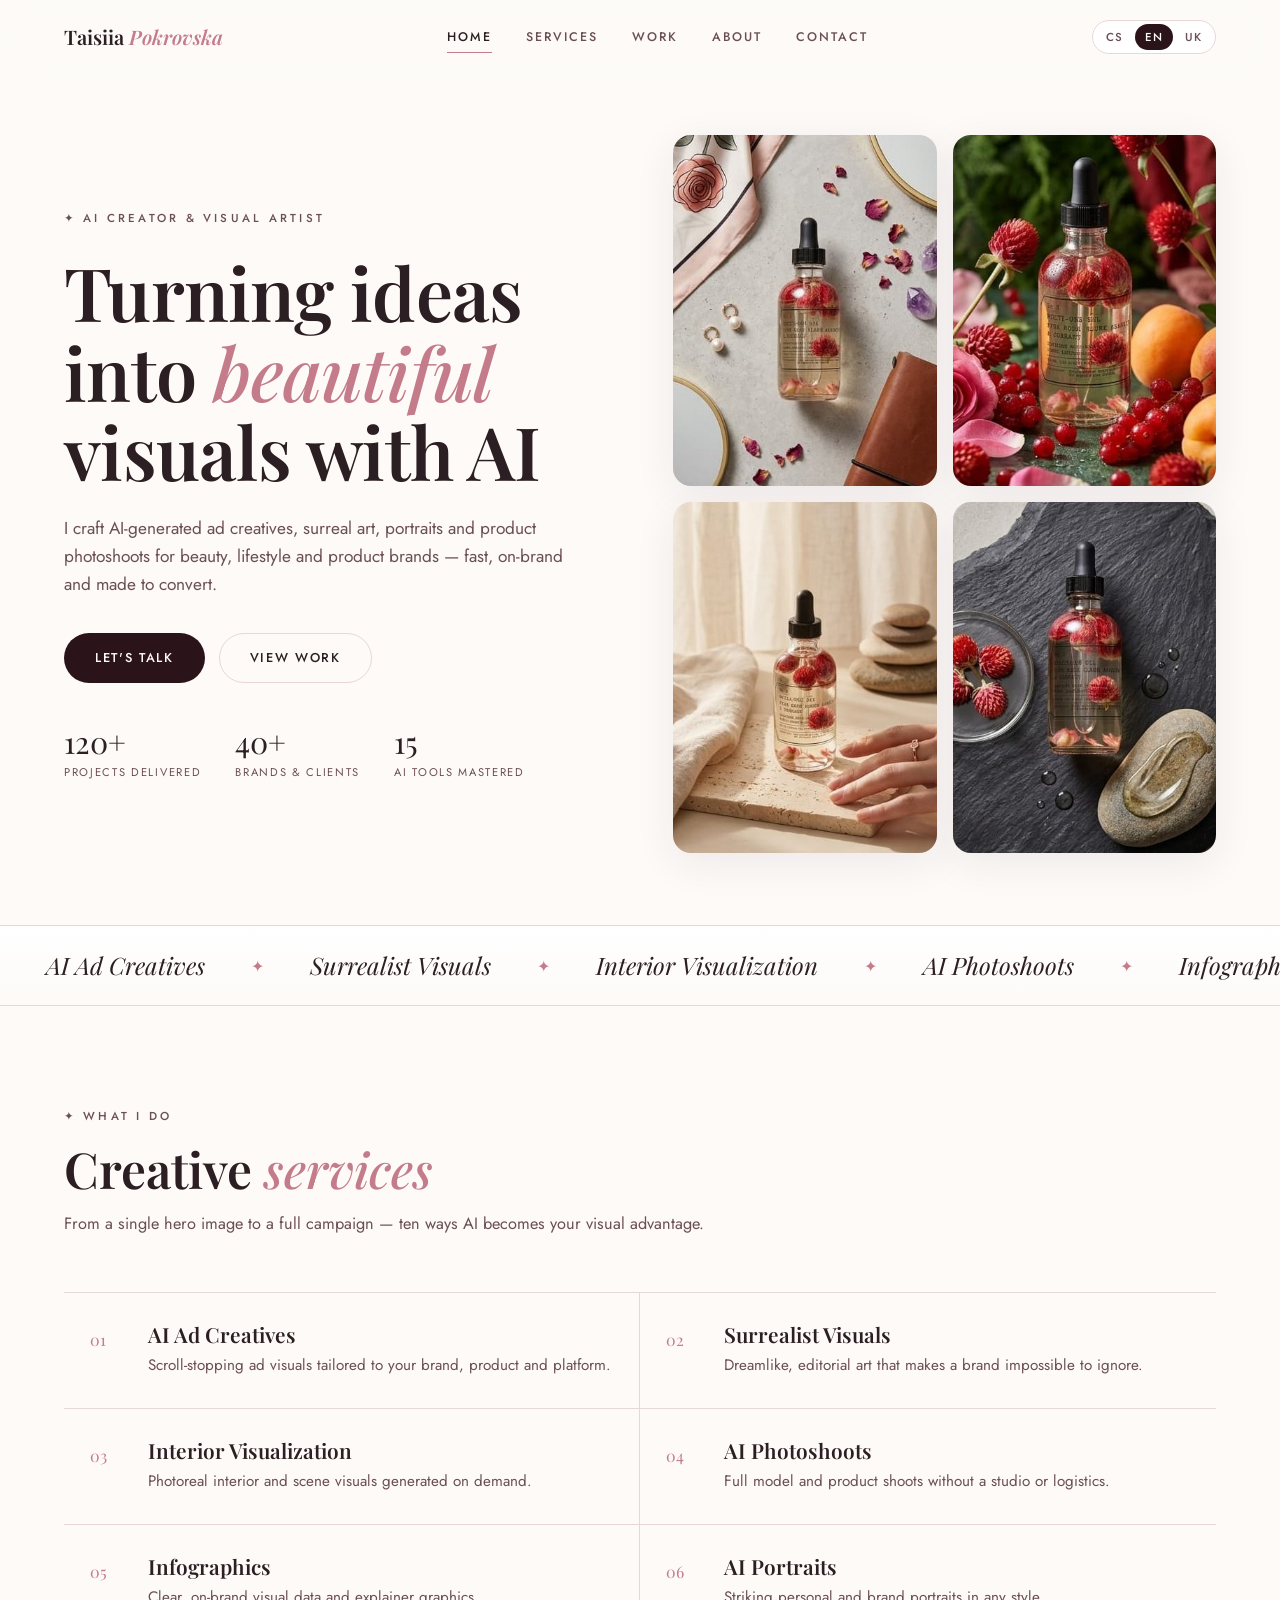
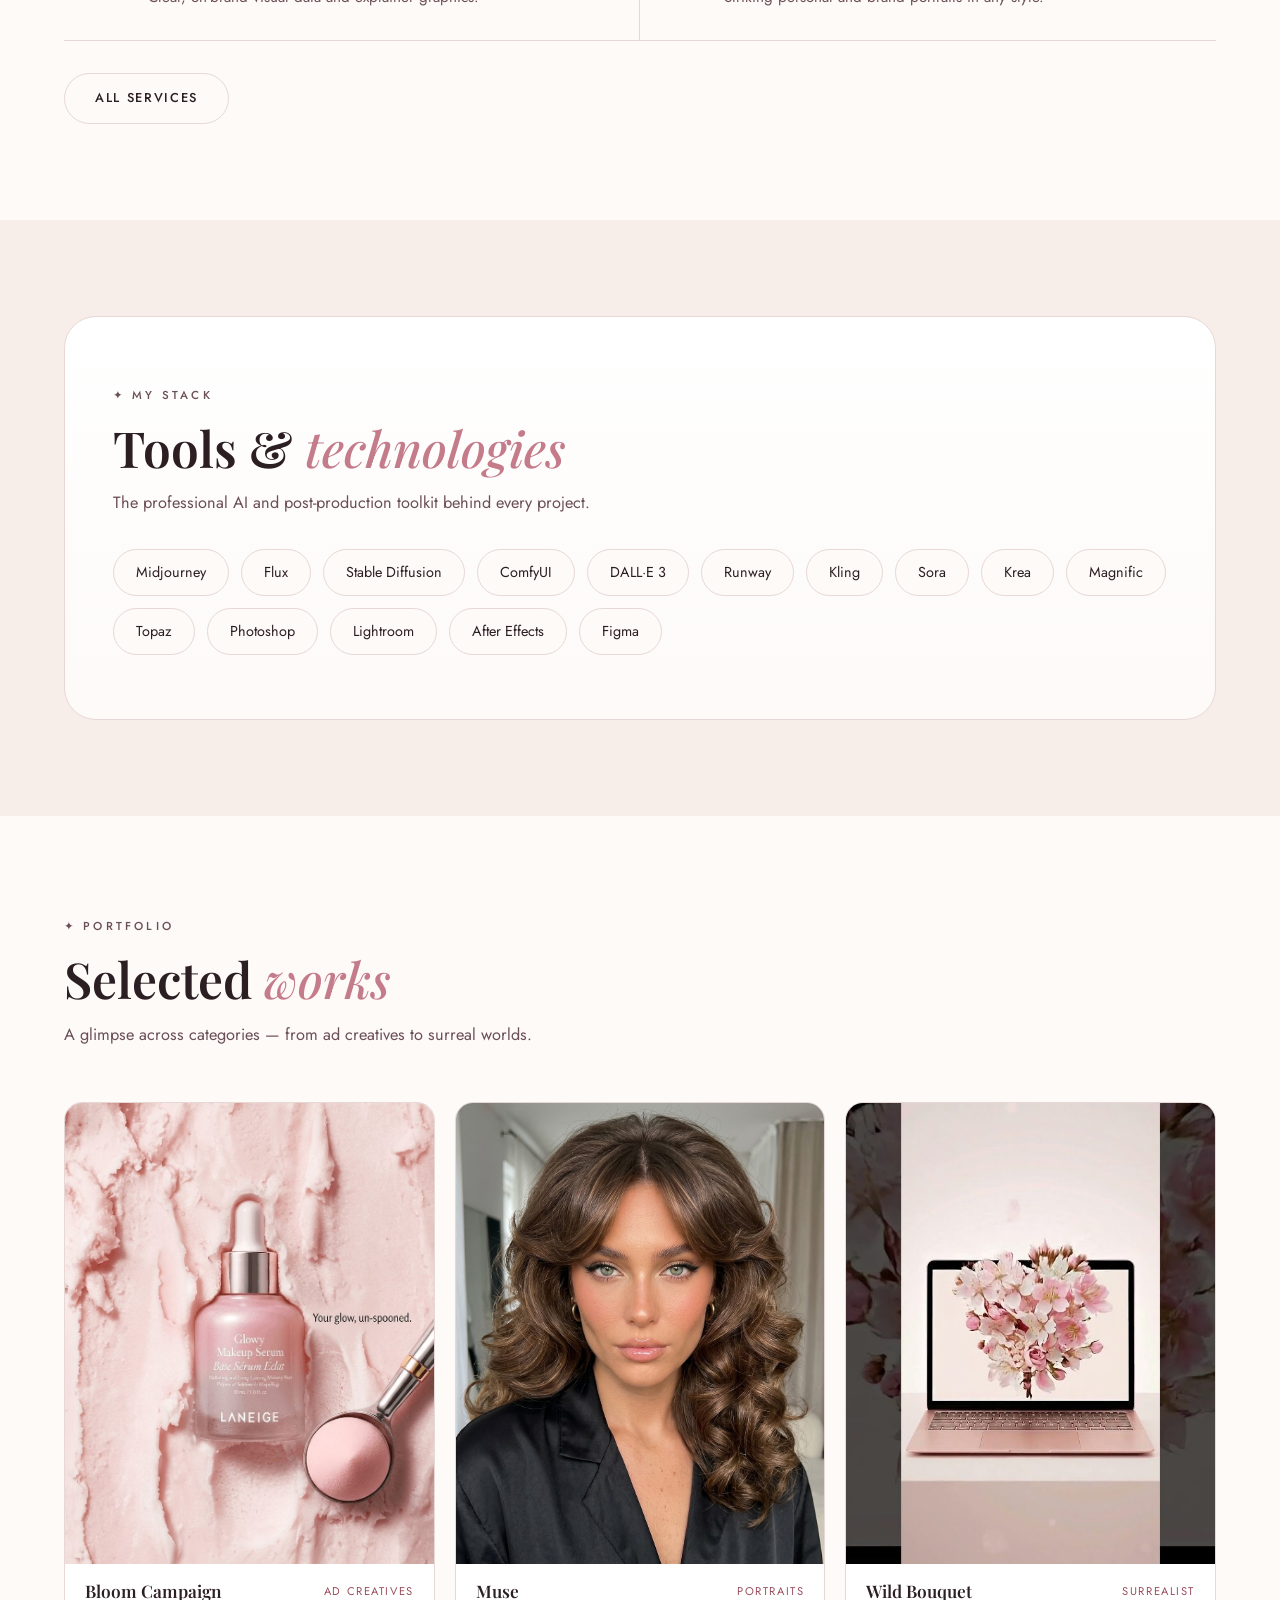
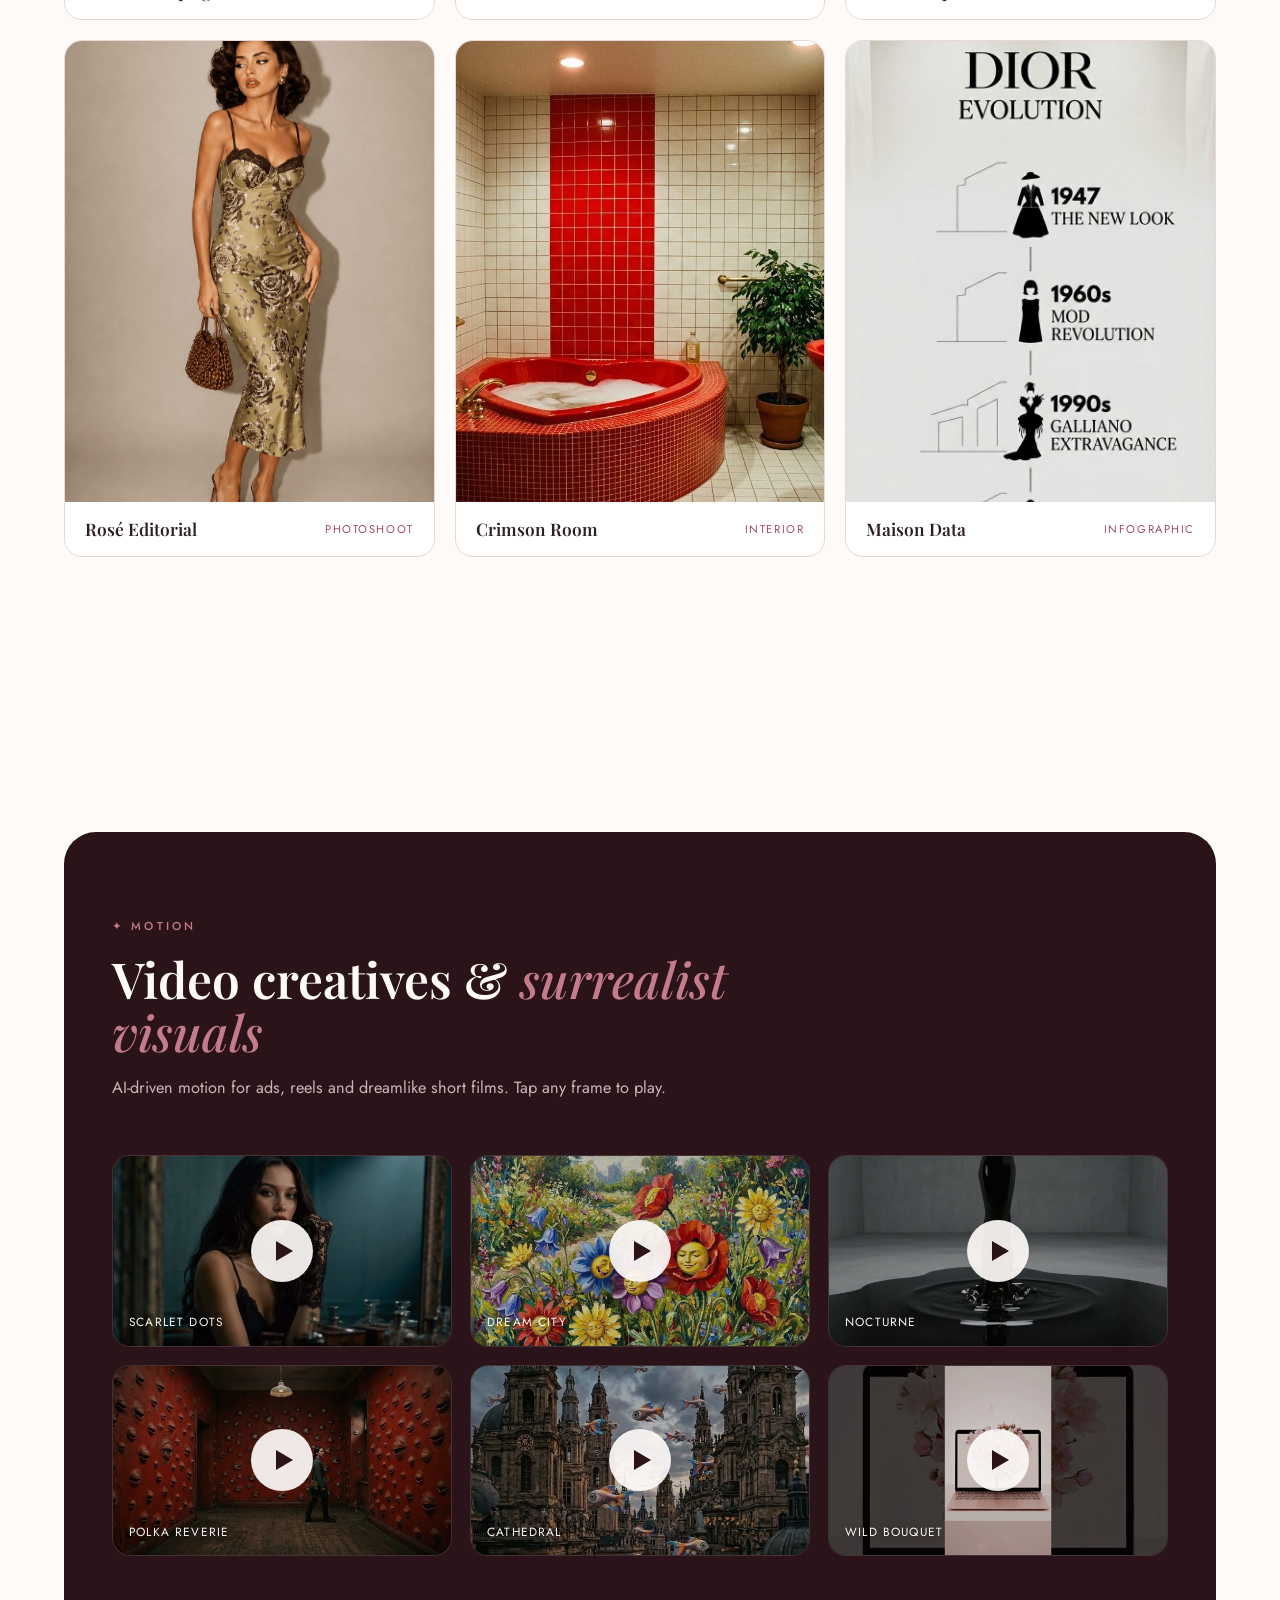
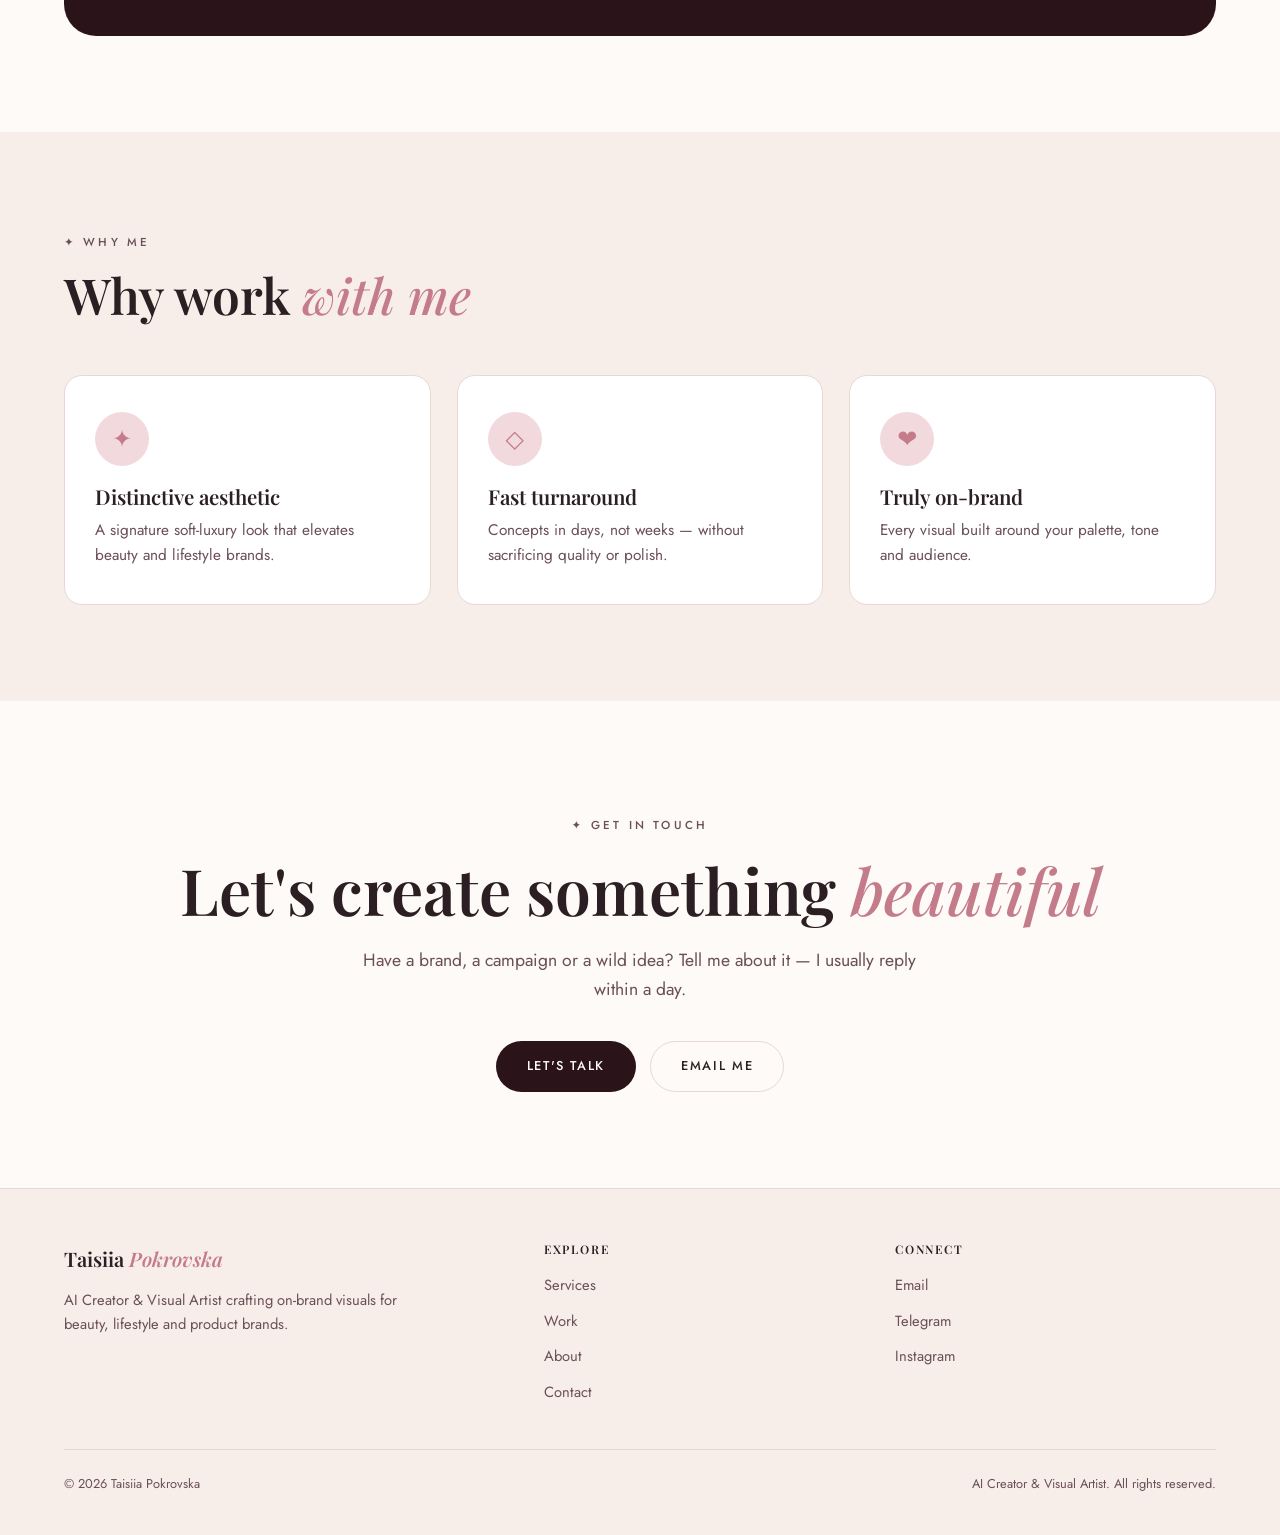
==== index.html @ d080e1e1 "Taisiia Pokrovska portfolio — initial site (CS/EN/UK, 5 pages)" ====
<!DOCTYPE html>
<html lang="en">
<head>
<meta charset="UTF-8" />
<meta name="viewport" content="width=device-width, initial-scale=1.0" />
<title>Taisiia Pokrovska — AI Creator & Visual Artist</title>
<meta name="description" content="AI Creator & Visual Artist. AI-generated ad creatives, surreal visuals, portraits and photoshoots for beauty, lifestyle and product brands." />
<meta property="og:type" content="website" />
<meta property="og:title" content="Taisiia Pokrovska — AI Creator & Visual Artist" />
<meta property="og:description" content="AI-generated creatives, surreal visuals & portraits for beauty and lifestyle brands." />
<meta property="og:image" content="og-image.svg" />
<meta name="theme-color" content="#FDFAF8" />
<link rel="preconnect" href="https://fonts.googleapis.com" />
<link rel="preconnect" href="https://fonts.gstatic.com" crossorigin />
<link href="https://fonts.googleapis.com/css2?family=Playfair+Display:ital,wght@0,400;0,500;0,600;0,700;1,400;1,500;1,600&family=Jost:wght@300;400;500;600&display=swap" rel="stylesheet" />
<link rel="stylesheet" href="assets/style.css" />
</head>
<body data-page="home">
<header id="site-header"></header>

<main>
  <!-- HERO -->
  <section class="hero">
    <div class="wrap hero-grid">
      <div class="hero-text reveal">
        <span class="eyebrow" data-i18n="h.eyebrow">✦ AI Creator & Visual Artist</span>
        <h1 data-i18n-html="h.title">Turning ideas into <em>beautiful</em> visuals with AI</h1>
        <p class="hero-lead" data-i18n="h.lead">I craft AI-generated ad creatives, surreal art, portraits and product photoshoots for beauty, lifestyle and product brands — fast, on-brand and made to convert.</p>
        <div class="hero-cta">
          <a href="contact.html" class="btn btn-primary" data-i18n="cta.talk">Let's talk</a>
          <a href="work.html" class="btn btn-ghost" data-i18n="cta.work">View work</a>
        </div>
        <div class="hero-meta">
          <div><span class="num">120+</span><span class="lbl" data-i18n="h.m1">Projects delivered</span></div>
          <div><span class="num">40+</span><span class="lbl" data-i18n="h.m2">Brands & clients</span></div>
          <div><span class="num">15</span><span class="lbl" data-i18n="h.m3">AI tools mastered</span></div>
        </div>
      </div>
      <div class="photo-grid reveal" aria-hidden="false">
        <figure><img src="assets/img/product3.jpg" alt="AI beauty serum on rose-embroidered linen" loading="eager" /></figure>
        <figure><img src="assets/img/product2.jpg" alt="AI beauty serum with botanicals and fruit" loading="eager" /></figure>
        <figure><img src="assets/img/product1.jpg" alt="AI beauty product still life" loading="lazy" /></figure>
        <figure><img src="assets/img/product4.jpg" alt="AI beauty product on slate" loading="lazy" /></figure>
      </div>
    </div>
  </section>

  <!-- MARQUEE -->
  <div class="marquee" aria-hidden="true"><div class="marquee-track" id="marquee"></div></div>

  <!-- SERVICES PREVIEW -->
  <section id="services">
    <div class="wrap">
      <div class="sec-head reveal">
        <span class="eyebrow" data-i18n="sv.eyebrow">✦ What I do</span>
        <h2 data-i18n-html="sv.title">Creative <em>services</em></h2>
        <p data-i18n="sv.lead">From a single hero image to a full campaign — ten ways AI becomes your visual advantage.</p>
      </div>
      <div class="services reveal">
        <div class="service"><div class="no">01</div><div><h3 data-i18n="s1.t">AI Ad Creatives</h3><p data-i18n="s1.d"></p></div></div>
        <div class="service"><div class="no">02</div><div><h3 data-i18n="s2.t">Surrealist Visuals</h3><p data-i18n="s2.d"></p></div></div>
        <div class="service"><div class="no">03</div><div><h3 data-i18n="s3.t">Interior Visualization</h3><p data-i18n="s3.d"></p></div></div>
        <div class="service"><div class="no">04</div><div><h3 data-i18n="s4.t">AI Photoshoots</h3><p data-i18n="s4.d"></p></div></div>
        <div class="service"><div class="no">05</div><div><h3 data-i18n="s5.t">Infographics</h3><p data-i18n="s5.d"></p></div></div>
        <div class="service"><div class="no">06</div><div><h3 data-i18n="s6.t">AI Portraits</h3><p data-i18n="s6.d"></p></div></div>
      </div>
      <div style="margin-top:32px" class="reveal"><a href="services.html" class="btn btn-ghost" data-i18n="sv.all">All services</a></div>
    </div>
  </section>

  <!-- TOOLS -->
  <section id="tools" class="bg-soft">
    <div class="wrap">
      <div class="tools-wrap reveal">
        <div class="sec-head" style="margin-bottom:32px">
          <span class="eyebrow" data-i18n="tl.eyebrow">✦ My stack</span>
          <h2 data-i18n-html="tl.title">Tools & <em>technologies</em></h2>
          <p data-i18n="tl.lead">The professional AI and post-production toolkit behind every project.</p>
        </div>
        <div class="pills" id="pills"></div>
      </div>
    </div>
  </section>

  <!-- WORK PREVIEW -->
  <section id="work">
    <div class="wrap">
      <div class="sec-head reveal">
        <span class="eyebrow" data-i18n="wk.eyebrow">✦ Portfolio</span>
        <h2 data-i18n-html="wk.title">Selected <em>works</em></h2>
        <p data-i18n="wk.lead">A glimpse across categories — from ad creatives to surreal worlds.</p>
      </div>
      <div class="works reveal">
        <a class="work" href="work.html"><div class="thumb"><img src="assets/img/ad-pink.jpg" alt="Bloom ad campaign" loading="lazy" /></div><div class="meta"><h3 data-i18n="i5.t">Bloom Campaign</h3><span data-i18n="i5.c">Ad Creatives</span></div></a>
        <a class="work" href="work.html"><div class="thumb"><img src="assets/img/portrait.jpg" alt="Muse portrait" loading="lazy" /></div><div class="meta"><h3 data-i18n="i10.t">Muse</h3><span data-i18n="i10.c">Portraits</span></div></a>
        <a class="work" href="work.html"><div class="thumb"><img src="assets/img/surreal1.jpg" alt="Wild bouquet surreal" loading="lazy" /></div><div class="meta"><h3 data-i18n="i12.t">Wild Bouquet</h3><span data-i18n="i12.c">Surrealist</span></div></a>
        <a class="work" href="work.html"><div class="thumb"><img src="assets/img/photoshoot.jpg" alt="Rosé editorial photoshoot" loading="lazy" /></div><div class="meta"><h3 data-i18n="i8.t">Rosé Editorial</h3><span data-i18n="i8.c">Photoshoot</span></div></a>
        <a class="work" href="work.html"><div class="thumb"><img src="assets/img/interior.jpg" alt="Crimson room interior" loading="lazy" /></div><div class="meta"><h3 data-i18n="i7.t">Crimson Room</h3><span data-i18n="i7.c">Interior</span></div></a>
        <a class="work" href="work.html"><div class="thumb"><img src="assets/img/infographic.jpg" alt="Maison data infographic" loading="lazy" /></div><div class="meta"><h3 data-i18n="i9.t">Maison Data</h3><span data-i18n="i9.c">Infographic</span></div></a>
      </div>
      <div style="margin-top:32px" class="reveal"><a href="work.html" class="btn btn-ghost" data-i18n="wk.all">View full portfolio</a></div>
    </div>
  </section>

  <!-- VIDEO -->
  <section id="video">
    <div class="wrap">
      <div class="video-sec reveal">
        <div class="sec-head">
          <span class="eyebrow" data-i18n="vd.eyebrow">✦ Motion</span>
          <h2 data-i18n-html="vd.title">Video creatives & <em>surrealist visuals</em></h2>
          <p data-i18n="vd.lead">AI-driven motion for ads, reels and dreamlike short films. Tap any frame to play.</p>
        </div>
        <div class="video-grid">
          <div class="vid" tabindex="0" role="button" data-title="Showreel" aria-label="Play Showreel"><img src="assets/img/surreal2.jpg" alt="Surreal scarlet dots" loading="lazy" /><div class="play"><div class="play-btn"></div></div><span class="cap" data-i18n="i13.t">Scarlet Dots</span></div>
          <div class="vid" tabindex="0" role="button" data-title="Dream City" aria-label="Play Dream City"><img src="assets/img/surreal3.jpg" alt="Surreal dream city" loading="lazy" /><div class="play"><div class="play-btn"></div></div><span class="cap" data-i18n="i14.t">Dream City</span></div>
          <div class="vid" tabindex="0" role="button" data-title="Nocturne" aria-label="Play Nocturne"><img src="assets/img/video3.jpg" alt="Nocturne portrait motion" loading="lazy" /><div class="play"><div class="play-btn"></div></div><span class="cap" data-i18n="i11.t">Nocturne</span></div>
          <div class="vid" tabindex="0" role="button" data-title="Polka Reverie" aria-label="Play Polka Reverie"><img src="assets/img/surreal4.jpg" alt="Polka reverie surreal" loading="lazy" /><div class="play"><div class="play-btn"></div></div><span class="cap" data-i18n="i15.t">Polka Reverie</span></div>
          <div class="vid" tabindex="0" role="button" data-title="Cathedral" aria-label="Play Cathedral"><img src="assets/img/surreal5.jpg" alt="Surreal cathedral" loading="lazy" /><div class="play"><div class="play-btn"></div></div><span class="cap" data-i18n="i16.t">Cathedral</span></div>
          <div class="vid" tabindex="0" role="button" data-title="Wild Bouquet" aria-label="Play Wild Bouquet"><img src="assets/img/surreal1.jpg" alt="Wild bouquet motion" loading="lazy" /><div class="play"><div class="play-btn"></div></div><span class="cap" data-i18n="i12.t">Wild Bouquet</span></div>
        </div>
      </div>
    </div>
  </section>

  <!-- WHY -->
  <section id="why" class="bg-soft">
    <div class="wrap">
      <div class="sec-head reveal">
        <span class="eyebrow" data-i18n="wy.eyebrow">✦ Why me</span>
        <h2 data-i18n-html="wy.title">Why work <em>with me</em></h2>
      </div>
      <div class="why reveal">
        <div class="feat"><div class="ic">✦</div><h3 data-i18n="f1.t">Distinctive aesthetic</h3><p data-i18n="f1.d"></p></div>
        <div class="feat"><div class="ic">◇</div><h3 data-i18n="f2.t">Fast turnaround</h3><p data-i18n="f2.d"></p></div>
        <div class="feat"><div class="ic">❤</div><h3 data-i18n="f3.t">Truly on-brand</h3><p data-i18n="f3.d"></p></div>
      </div>
    </div>
  </section>

  <!-- CTA -->
  <section class="cta-band">
    <div class="wrap reveal">
      <span class="eyebrow" data-i18n="cb.eyebrow">✦ Get in touch</span>
      <h2 data-i18n-html="cb.title">Let's create something <em>beautiful</em></h2>
      <p data-i18n="cb.lead">Have a brand, a campaign or a wild idea? Tell me about it — I usually reply within a day.</p>
      <div class="cta-links">
        <a href="contact.html" class="btn btn-primary" data-i18n="cta.talk">Let's talk</a>
        <a href="mailto:hello@taisiiapokrovska.com" class="btn btn-ghost" data-i18n="cta.email">Email me</a>
      </div>
    </div>
  </section>
</main>

<footer id="site-footer"></footer>
<script src="assets/app.js"></script>
<script>
  // Tools + marquee population (runs after app.js init via small delay)
  (function(){
    const TOOLS=['Midjourney','Flux','Stable Diffusion','ComfyUI','DALL·E 3','Runway','Kling','Sora','Krea','Magnific','Topaz','Photoshop','Lightroom','After Effects','Figma'];
    const pills=document.getElementById('pills');
    if(pills) pills.innerHTML=TOOLS.map(x=>`<span class="pill">${x}</span>`).join('');
    function fillMarquee(){
      const m=document.getElementById('marquee'); if(!m)return;
      const labels=[...document.querySelectorAll('.services h3')].map(h=>h.textContent);
      const row='<span>'+labels.join('</span><span>')+'</span>';
      m.innerHTML=row+row;
    }
    fillMarquee();
    document.querySelectorAll('.lang button').forEach(b=>b.addEventListener('click',()=>setTimeout(fillMarquee,30)));
  })();
</script>
</body>
</html>
---- assets/style.css ----
/* ===== Taisiia Pokrovska — Portfolio design system ===== */
:root{
  --bg:#FDFAF8;
  --bg-2:#F7EEEA;
  --ink:#2C1F23;
  --rose:#C47B8A;
  --rose-deep:#9A4E5E;
  --rose-soft:#F2D9DE;
  --muted:#6B4F56;
  --cta:#2A1419;
  --cream:#FDFAF8;
  --line:#E7D8D6;
  --radius:999px;
  --card-radius:18px;
  --shadow:0 10px 40px rgba(70,40,45,.08);
  --shadow-hover:0 22px 70px rgba(70,40,45,.16);
  --maxw:1200px;
  --ease:cubic-bezier(.22,.61,.36,1);
}
*{box-sizing:border-box;margin:0;padding:0}
html{scroll-behavior:smooth}
body{
  background:var(--bg);color:var(--ink);
  font-family:'Jost',system-ui,sans-serif;font-weight:400;line-height:1.62;
  -webkit-font-smoothing:antialiased;overflow-x:hidden;
}
h1,h2,h3,h4,.serif{font-family:'Playfair Display',Georgia,serif;font-weight:600;line-height:1.08}
em,.ital{font-family:'Playfair Display',Georgia,serif;font-style:italic;color:var(--rose);font-weight:500}
a{color:inherit;text-decoration:none}
img{max-width:100%;display:block}
.wrap{max-width:var(--maxw);margin:0 auto;padding:0 24px}
.eyebrow{font-size:.72rem;letter-spacing:.28em;text-transform:uppercase;color:var(--muted);font-weight:500;display:inline-block}
.star{color:var(--rose)}
.center{text-align:center}
.lead{color:var(--muted);font-size:1.05rem;max-width:40em}

/* Buttons */
.btn{display:inline-flex;align-items:center;gap:.55em;font-family:'Jost';font-size:.8rem;font-weight:500;letter-spacing:.13em;text-transform:uppercase;padding:14px 30px;border-radius:var(--radius);border:1px solid transparent;cursor:pointer;transition:transform .3s var(--ease),background .3s,box-shadow .3s,color .3s,border-color .3s}
.btn:focus-visible{outline:2px solid var(--rose);outline-offset:3px}
.btn-primary{background:var(--cta);color:var(--cream)}
.btn-primary:hover{transform:translateY(-2px);box-shadow:var(--shadow-hover)}
.btn-ghost{background:transparent;color:var(--ink);border-color:var(--line)}
.btn-ghost:hover{background:var(--rose-soft);transform:translateY(-2px);border-color:var(--rose-soft)}
.btn-light{background:var(--cream);color:var(--cta)}
.btn-light:hover{transform:translateY(-2px);box-shadow:var(--shadow-hover)}

/* Header */
header{position:sticky;top:0;z-index:50;background:rgba(253,250,248,.82);backdrop-filter:blur(14px);border-bottom:1px solid transparent;transition:border-color .3s,box-shadow .3s}
header.scrolled{border-color:var(--line);box-shadow:0 4px 24px rgba(70,40,45,.05)}
.nav{display:flex;align-items:center;justify-content:space-between;height:74px}
.logo{font-family:'Playfair Display';font-size:1.25rem;font-weight:600}
.logo span{font-style:italic;color:var(--rose)}
.nav-links{display:flex;gap:34px;align-items:center}
.nav-links a{font-size:.78rem;letter-spacing:.16em;text-transform:uppercase;color:var(--muted);font-weight:500;position:relative;padding:4px 0;transition:color .25s}
.nav-links a::after{content:"";position:absolute;left:0;bottom:-2px;width:0;height:1px;background:var(--rose);transition:width .3s var(--ease)}
.nav-links a:hover{color:var(--ink)}
.nav-links a:hover::after,.nav-links a.active::after{width:100%}
.nav-links a.active{color:var(--ink)}
.nav-right{display:flex;align-items:center;gap:16px}
.lang{display:flex;gap:2px;border:1px solid var(--line);border-radius:var(--radius);padding:3px;background:#fff}
.lang button{border:none;background:transparent;cursor:pointer;font-family:'Jost';font-size:.72rem;font-weight:500;letter-spacing:.08em;color:var(--muted);padding:5px 10px;border-radius:var(--radius);transition:background .25s,color .25s}
.lang button.active{background:var(--cta);color:var(--cream)}
.lang button:focus-visible{outline:2px solid var(--rose);outline-offset:2px}
.menu-toggle{display:none;background:none;border:none;cursor:pointer;flex-direction:column;gap:5px;padding:8px}
.menu-toggle span{width:24px;height:2px;background:var(--ink);transition:.3s}

/* Sections */
section{padding:96px 0}
.sec-head{margin-bottom:54px;max-width:48em}
.sec-head.center{margin-left:auto;margin-right:auto}
.sec-head h2{font-size:clamp(2rem,4.5vw,3.1rem);margin:14px 0 16px}
.sec-head p{color:var(--muted);font-size:1.02rem}
.bg-soft{background:var(--bg-2)}

/* Hero */
.hero{padding:60px 0 30px;position:relative}
.hero-grid{display:grid;grid-template-columns:1.02fr 1fr;gap:56px;align-items:center}
.hero h1{font-size:clamp(2.6rem,6vw,4.6rem);letter-spacing:-.01em;margin:22px 0 24px}
.hero-lead{font-size:1.08rem;color:var(--muted);max-width:30em;margin-bottom:34px}
.hero-cta{display:flex;gap:14px;flex-wrap:wrap}
.hero-meta{display:flex;gap:34px;margin-top:44px;flex-wrap:wrap}
.hero-meta .num{font-family:'Playfair Display';font-size:1.9rem;color:var(--ink);display:block;line-height:1}
.hero-meta .lbl{font-size:.7rem;letter-spacing:.15em;text-transform:uppercase;color:var(--muted);margin-top:6px}
.photo-grid{display:grid;grid-template-columns:repeat(2,1fr);gap:16px}
.photo-grid figure{aspect-ratio:3/4;border-radius:var(--card-radius);overflow:hidden;box-shadow:var(--shadow);position:relative}
.photo-grid img{width:100%;height:100%;object-fit:cover;object-position:center;transition:transform .8s var(--ease)}
.photo-grid figure:hover img{transform:scale(1.05)}

/* Marquee */
.marquee{border-top:1px solid var(--line);border-bottom:1px solid var(--line);padding:20px 0;overflow:hidden;margin-top:42px;background:linear-gradient(180deg,#fff,var(--bg))}
.marquee-track{display:flex;width:max-content;animation:scroll 34s linear infinite}
.marquee:hover .marquee-track{animation-play-state:paused}
.marquee-track span{font-family:'Playfair Display';font-size:1.5rem;font-style:italic;color:var(--ink);display:inline-flex;align-items:center;gap:46px;padding-left:46px}
.marquee-track span::after{content:"✦";font-style:normal;color:var(--rose);font-size:1rem}
@keyframes scroll{to{transform:translateX(-50%)}}

/* Services list */
.services{display:grid;grid-template-columns:repeat(2,1fr);border-top:1px solid var(--line)}
.service{display:flex;gap:24px;padding:30px 26px;border-bottom:1px solid var(--line);transition:background .3s var(--ease)}
.service:nth-child(odd){border-right:1px solid var(--line)}
.service:hover{background:#fff}
.service .no{font-family:'Playfair Display';font-size:1rem;color:var(--rose);min-width:34px;padding-top:4px}
.service h3{font-size:1.3rem;margin-bottom:8px}
.service p{color:var(--muted);font-size:.95rem}

/* Service detail cards (services page) */
.svc-detail{display:grid;grid-template-columns:repeat(2,1fr);gap:24px}
.svc-card{border:1px solid var(--line);border-radius:var(--card-radius);background:#fff;padding:34px 32px;transition:transform .35s var(--ease),box-shadow .35s}
.svc-card:hover{transform:translateY(-5px);box-shadow:var(--shadow)}
.svc-card .no{font-family:'Playfair Display';font-style:italic;color:var(--rose);font-size:1.1rem}
.svc-card h3{font-size:1.45rem;margin:8px 0 12px}
.svc-card p{color:var(--muted);font-size:.97rem;margin-bottom:18px}
.svc-card ul{list-style:none;display:flex;flex-wrap:wrap;gap:8px}
.svc-card li{font-size:.78rem;letter-spacing:.04em;color:var(--ink);background:var(--bg-2);border:1px solid var(--line);border-radius:var(--radius);padding:6px 14px}

/* Tools */
.tools-wrap{background:linear-gradient(180deg,#fff,var(--bg));border-radius:32px;padding:64px 48px;border:1px solid var(--line)}
.pills{display:flex;flex-wrap:wrap;gap:12px;margin-top:8px}
.pill{border:1px solid var(--line);background:var(--bg);border-radius:var(--radius);padding:11px 22px;font-size:.9rem;color:var(--ink);transition:transform .25s var(--ease),background .25s,border-color .25s;cursor:default}
.pill:hover{transform:translateY(-3px);background:var(--rose-soft);border-color:var(--rose)}

/* Works grid */
.filters{display:flex;flex-wrap:wrap;gap:10px;margin-bottom:34px}
.filters button{font-family:'Jost';font-size:.76rem;letter-spacing:.12em;text-transform:uppercase;color:var(--muted);background:transparent;border:1px solid var(--line);border-radius:var(--radius);padding:9px 20px;cursor:pointer;transition:all .25s}
.filters button.active,.filters button:hover{background:var(--cta);color:var(--cream);border-color:var(--cta)}
.filters button:focus-visible{outline:2px solid var(--rose);outline-offset:2px}
.works{display:grid;grid-template-columns:repeat(3,1fr);gap:20px}
.work{border-radius:var(--card-radius);overflow:hidden;border:1px solid var(--line);background:#fff;cursor:pointer;transition:transform .4s var(--ease),box-shadow .4s;display:block}
.work:hover{transform:translateY(-6px);box-shadow:var(--shadow-hover)}
.work:focus-visible{outline:2px solid var(--rose);outline-offset:3px}
.work .thumb{aspect-ratio:4/5;width:100%;overflow:hidden}
.work .thumb img{width:100%;height:100%;object-fit:cover;object-position:center;transition:transform .8s var(--ease)}
.work:hover .thumb img{transform:scale(1.06)}
.work .meta{padding:18px 20px;display:flex;justify-content:space-between;align-items:center;gap:10px}
.work .meta h3{font-size:1.08rem}
.work .meta span{font-size:.7rem;letter-spacing:.14em;text-transform:uppercase;color:var(--rose-deep);white-space:nowrap}

/* Video */
.video-sec{background:var(--cta);color:var(--cream);border-radius:32px;padding:80px 48px}
.video-sec .sec-head h2{color:var(--cream)}
.video-sec .sec-head p{color:#C9B6BA}
.video-sec .eyebrow{color:var(--rose)}
.video-grid{display:grid;grid-template-columns:repeat(3,1fr);gap:18px}
.vid{position:relative;border-radius:var(--card-radius);overflow:hidden;aspect-ratio:16/9;cursor:pointer;border:1px solid rgba(255,255,255,.12)}
.vid img{width:100%;height:100%;object-fit:cover;transition:transform .8s var(--ease)}
.vid:hover img{transform:scale(1.06)}
.vid .play{position:absolute;inset:0;display:flex;align-items:center;justify-content:center;background:rgba(20,10,12,.22);transition:background .3s}
.vid:hover .play{background:rgba(20,10,12,.42)}
.vid:focus-visible{outline:2px solid var(--rose);outline-offset:3px}
.play-btn{width:62px;height:62px;border-radius:50%;background:rgba(253,250,248,.92);display:flex;align-items:center;justify-content:center;transition:transform .3s var(--ease)}
.vid:hover .play-btn{transform:scale(1.1)}
.play-btn::after{content:"";border-left:17px solid var(--cta);border-top:10px solid transparent;border-bottom:10px solid transparent;margin-left:4px}
.vid .cap{position:absolute;left:16px;bottom:14px;font-size:.74rem;letter-spacing:.1em;text-transform:uppercase;color:var(--cream);z-index:2;text-shadow:0 1px 6px rgba(0,0,0,.5)}

/* Why / features */
.why{display:grid;grid-template-columns:repeat(3,1fr);gap:26px}
.feat{padding:36px 30px;border:1px solid var(--line);border-radius:var(--card-radius);background:#fff;transition:transform .35s var(--ease),box-shadow .35s}
.feat:hover{transform:translateY(-5px);box-shadow:var(--shadow)}
.feat .ic{width:54px;height:54px;border-radius:50%;background:var(--rose-soft);display:flex;align-items:center;justify-content:center;color:var(--rose);font-size:1.5rem;margin-bottom:20px}
.feat h3{font-size:1.28rem;margin-bottom:10px}
.feat p{color:var(--muted);font-size:.96rem}

/* About */
.about-grid{display:grid;grid-template-columns:.9fr 1.1fr;gap:56px;align-items:center}
.about-grid .portrait{border-radius:var(--card-radius);overflow:hidden;box-shadow:var(--shadow)}
.about-grid .portrait img{width:100%;height:100%;object-fit:cover}
.about-body p{margin-bottom:18px;color:var(--muted)}
.about-body p strong{color:var(--ink);font-weight:500}
.proc{display:grid;grid-template-columns:repeat(4,1fr);gap:22px;margin-top:8px}
.proc .step{padding:28px 22px;border:1px solid var(--line);border-radius:var(--card-radius);background:#fff}
.proc .step .no{font-family:'Playfair Display';font-style:italic;color:var(--rose);font-size:1.3rem}
.proc .step h3{font-size:1.12rem;margin:8px 0 8px}
.proc .step p{font-size:.9rem;color:var(--muted)}

/* Page hero (subpages) */
.page-hero{padding:80px 0 30px}
.page-hero .eyebrow{margin-bottom:16px}
.page-hero h1{font-size:clamp(2.4rem,5.5vw,4rem);margin-bottom:18px}
.page-hero p{color:var(--muted);font-size:1.08rem;max-width:38em}

/* Contact */
.contact-grid{display:grid;grid-template-columns:1fr 1fr;gap:56px;align-items:start}
.contact-card{border:1px solid var(--line);border-radius:var(--card-radius);background:#fff;padding:14px 4px;overflow:hidden}
.contact-row{display:flex;align-items:center;gap:18px;padding:22px 26px;border-bottom:1px solid var(--line);transition:background .25s}
.contact-row:last-child{border-bottom:none}
.contact-row:hover{background:var(--bg-2)}
.contact-row .ic{width:46px;height:46px;border-radius:50%;background:var(--rose-soft);color:var(--rose);display:flex;align-items:center;justify-content:center;font-size:1.1rem;flex-shrink:0}
.contact-row .lbl{font-size:.7rem;letter-spacing:.14em;text-transform:uppercase;color:var(--muted)}
.contact-row .val{font-size:1.05rem;color:var(--ink)}
form .field{margin-bottom:18px}
form label{display:block;font-size:.74rem;letter-spacing:.12em;text-transform:uppercase;color:var(--muted);margin-bottom:8px}
form input,form textarea{width:100%;font-family:'Jost';font-size:1rem;color:var(--ink);background:#fff;border:1px solid var(--line);border-radius:12px;padding:13px 16px;transition:border-color .25s,box-shadow .25s}
form input:focus,form textarea:focus{outline:none;border-color:var(--rose);box-shadow:0 0 0 3px var(--rose-soft)}
form textarea{min-height:130px;resize:vertical}
.form-note{font-size:.82rem;color:var(--muted);margin-top:12px}

/* CTA band */
.cta-band{text-align:center;padding:110px 0 96px}
.cta-band h2{font-size:clamp(2.2rem,5.5vw,4rem);margin:18px 0 22px}
.cta-band p{color:var(--muted);font-size:1.1rem;max-width:34em;margin:0 auto 38px}
.cta-links{display:flex;gap:14px;justify-content:center;flex-wrap:wrap}

/* Footer */
footer{border-top:1px solid var(--line);padding:54px 0 40px;background:var(--bg-2)}
.foot{display:grid;grid-template-columns:1.4fr 1fr 1fr;gap:30px;margin-bottom:34px}
.foot .logo{font-size:1.25rem;margin-bottom:14px;display:inline-block}
.foot .blurb{color:var(--muted);font-size:.92rem;max-width:24em}
.foot h4{font-size:.74rem;letter-spacing:.16em;text-transform:uppercase;color:var(--ink);margin-bottom:16px}
.foot ul{list-style:none}
.foot ul li{margin-bottom:10px}
.foot ul a{font-size:.92rem;color:var(--muted);transition:color .2s}
.foot ul a:hover{color:var(--rose)}
.foot-bottom{display:flex;justify-content:space-between;align-items:center;border-top:1px solid var(--line);padding-top:24px;flex-wrap:wrap;gap:12px}
.foot-bottom small{color:var(--muted);font-size:.8rem}

/* Lightbox */
.lb{position:fixed;inset:0;z-index:100;display:none;align-items:center;justify-content:center;background:rgba(20,10,12,.86);backdrop-filter:blur(6px);padding:30px}
.lb.open{display:flex}
.lb-inner{position:relative;max-width:1000px;max-height:88vh;display:flex;flex-direction:column;align-items:center;gap:16px}
.lb-inner img{max-width:100%;max-height:78vh;border-radius:14px;box-shadow:var(--shadow-hover)}
.lb-cap{color:var(--cream);font-size:.82rem;letter-spacing:.12em;text-transform:uppercase}
.lb-cap em{color:var(--rose)}
.lb-close{position:absolute;top:-46px;right:0;background:none;border:none;color:var(--cream);font-size:2rem;cursor:pointer;line-height:1}
.lb-close:focus-visible{outline:2px solid var(--rose);outline-offset:3px}
.lb-nav{position:absolute;top:50%;transform:translateY(-50%);background:rgba(253,250,248,.16);border:none;color:var(--cream);width:48px;height:48px;border-radius:50%;font-size:1.4rem;cursor:pointer;transition:background .25s}
.lb-nav:hover{background:rgba(253,250,248,.3)}
.lb-prev{left:-66px}.lb-next{right:-66px}

/* Modal (video) */
.modal{position:fixed;inset:0;z-index:100;display:none;align-items:center;justify-content:center;background:rgba(20,10,12,.82);backdrop-filter:blur(6px);padding:24px}
.modal.open{display:flex}
.modal-box{background:var(--cta);border-radius:18px;max-width:760px;width:100%;aspect-ratio:16/9;position:relative;display:flex;align-items:center;justify-content:center;overflow:hidden;box-shadow:var(--shadow-hover)}
.modal-box .ph-msg{text-align:center;color:var(--cream);padding:30px}
.modal-box .ph-msg .star{font-size:2rem;display:block;margin-bottom:14px}
.modal-box img{position:absolute;inset:0;width:100%;height:100%;object-fit:cover;opacity:.4}
.modal-box .ph-msg{position:relative;z-index:2}
.modal-close{position:absolute;top:-46px;right:0;background:none;border:none;color:var(--cream);font-size:1.8rem;cursor:pointer;line-height:1}

/* Reveal */
.reveal{opacity:0;transform:translateY(24px);transition:opacity .7s var(--ease),transform .7s var(--ease)}
.reveal.in{opacity:1;transform:none}

/* Responsive */
@media(max-width:980px){
  .hero-grid,.about-grid,.contact-grid{grid-template-columns:1fr;gap:40px}
  .works,.video-grid,.why{grid-template-columns:repeat(2,1fr)}
  .svc-detail{grid-template-columns:1fr}
  .proc{grid-template-columns:repeat(2,1fr)}
  .services{grid-template-columns:1fr}
  .service:nth-child(odd){border-right:none}
  .foot{grid-template-columns:1fr 1fr}
  .lb-prev{left:8px}.lb-next{right:8px}
}
@media(max-width:680px){
  .nav-links{position:fixed;top:74px;left:0;right:0;background:var(--bg);flex-direction:column;gap:0;padding:8px 24px 24px;border-bottom:1px solid var(--line);transform:translateY(-130%);transition:transform .35s var(--ease);box-shadow:var(--shadow)}
  .nav-links.open{transform:none}
  .nav-links a{padding:15px 0;border-bottom:1px solid var(--line);width:100%}
  .menu-toggle{display:flex}
  section{padding:64px 0}
  .works,.video-grid,.why,.proc{grid-template-columns:1fr}
  .video-sec{padding:52px 22px}
  .tools-wrap{padding:40px 24px}
  .foot{grid-template-columns:1fr}
  .about-grid{gap:30px}
}
@media(prefers-reduced-motion:reduce){
  *{animation:none!important;scroll-behavior:auto}
  .reveal{opacity:1;transform:none}
}
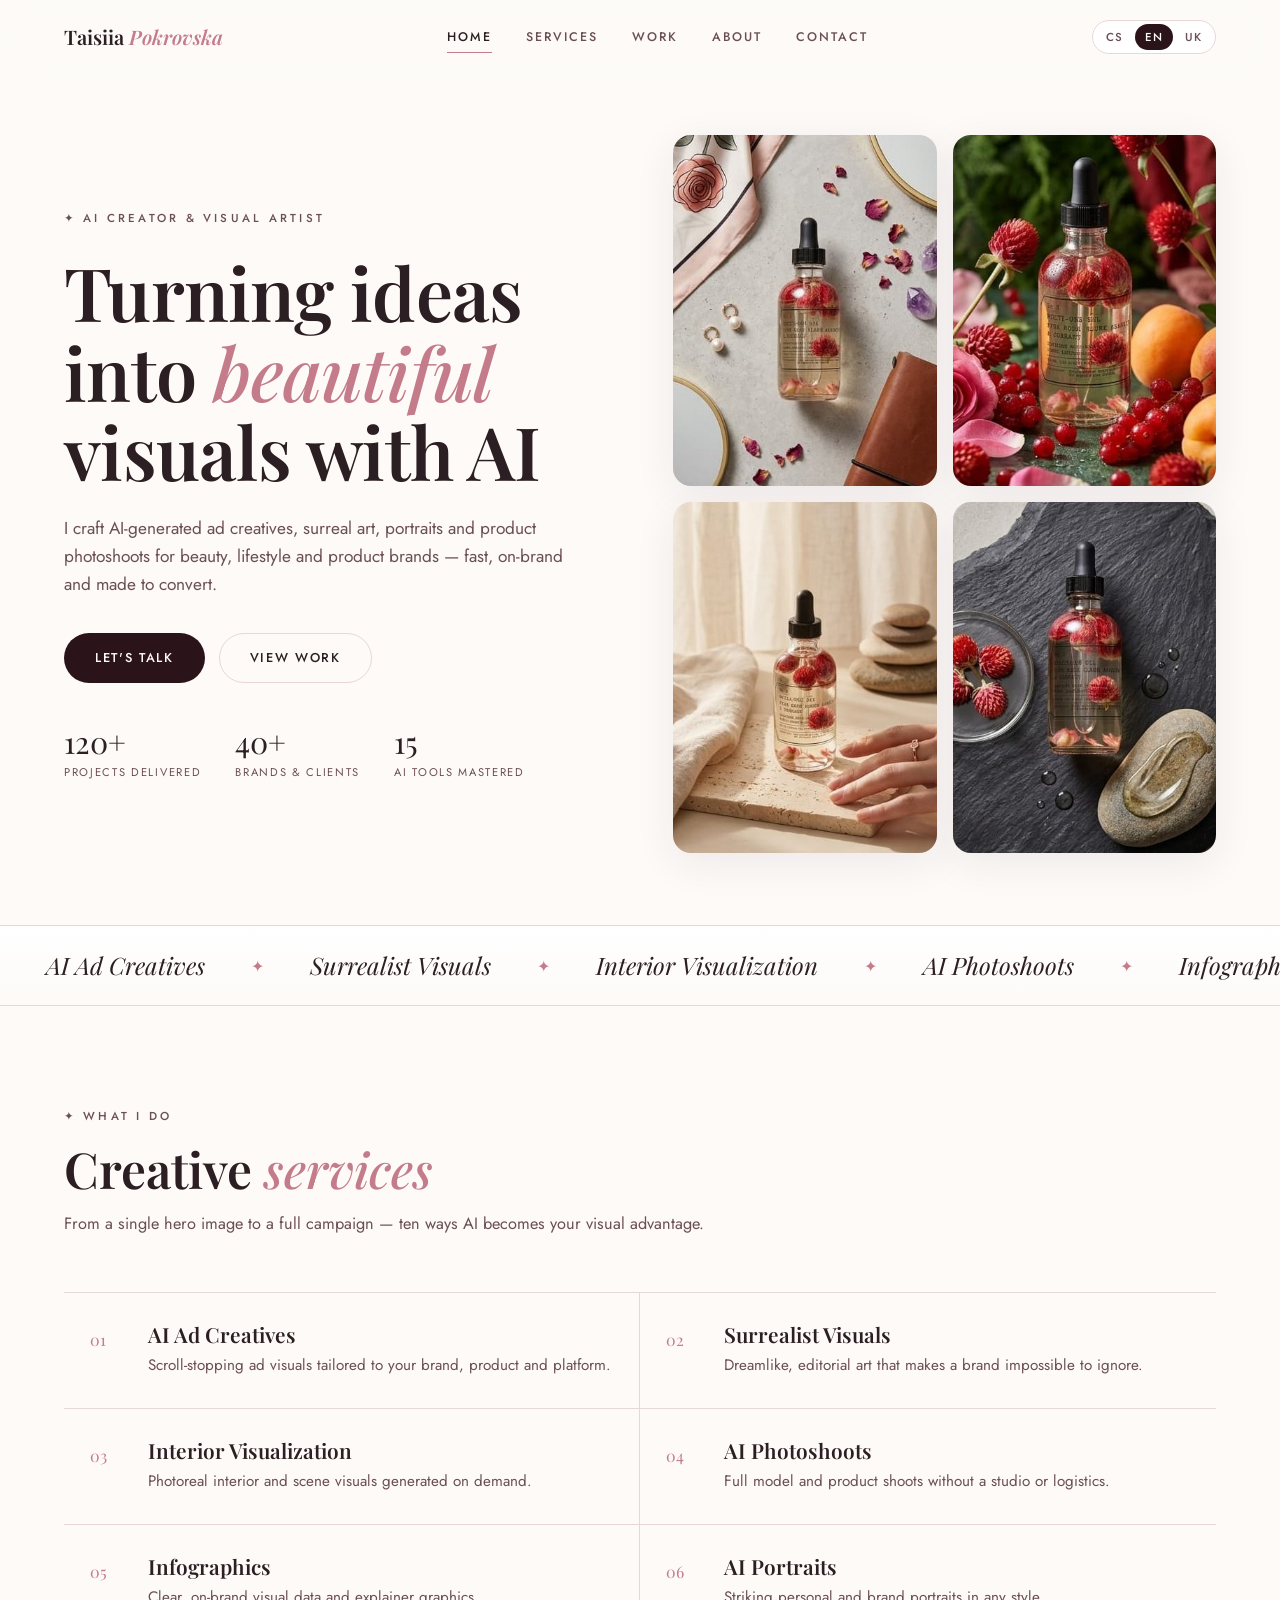
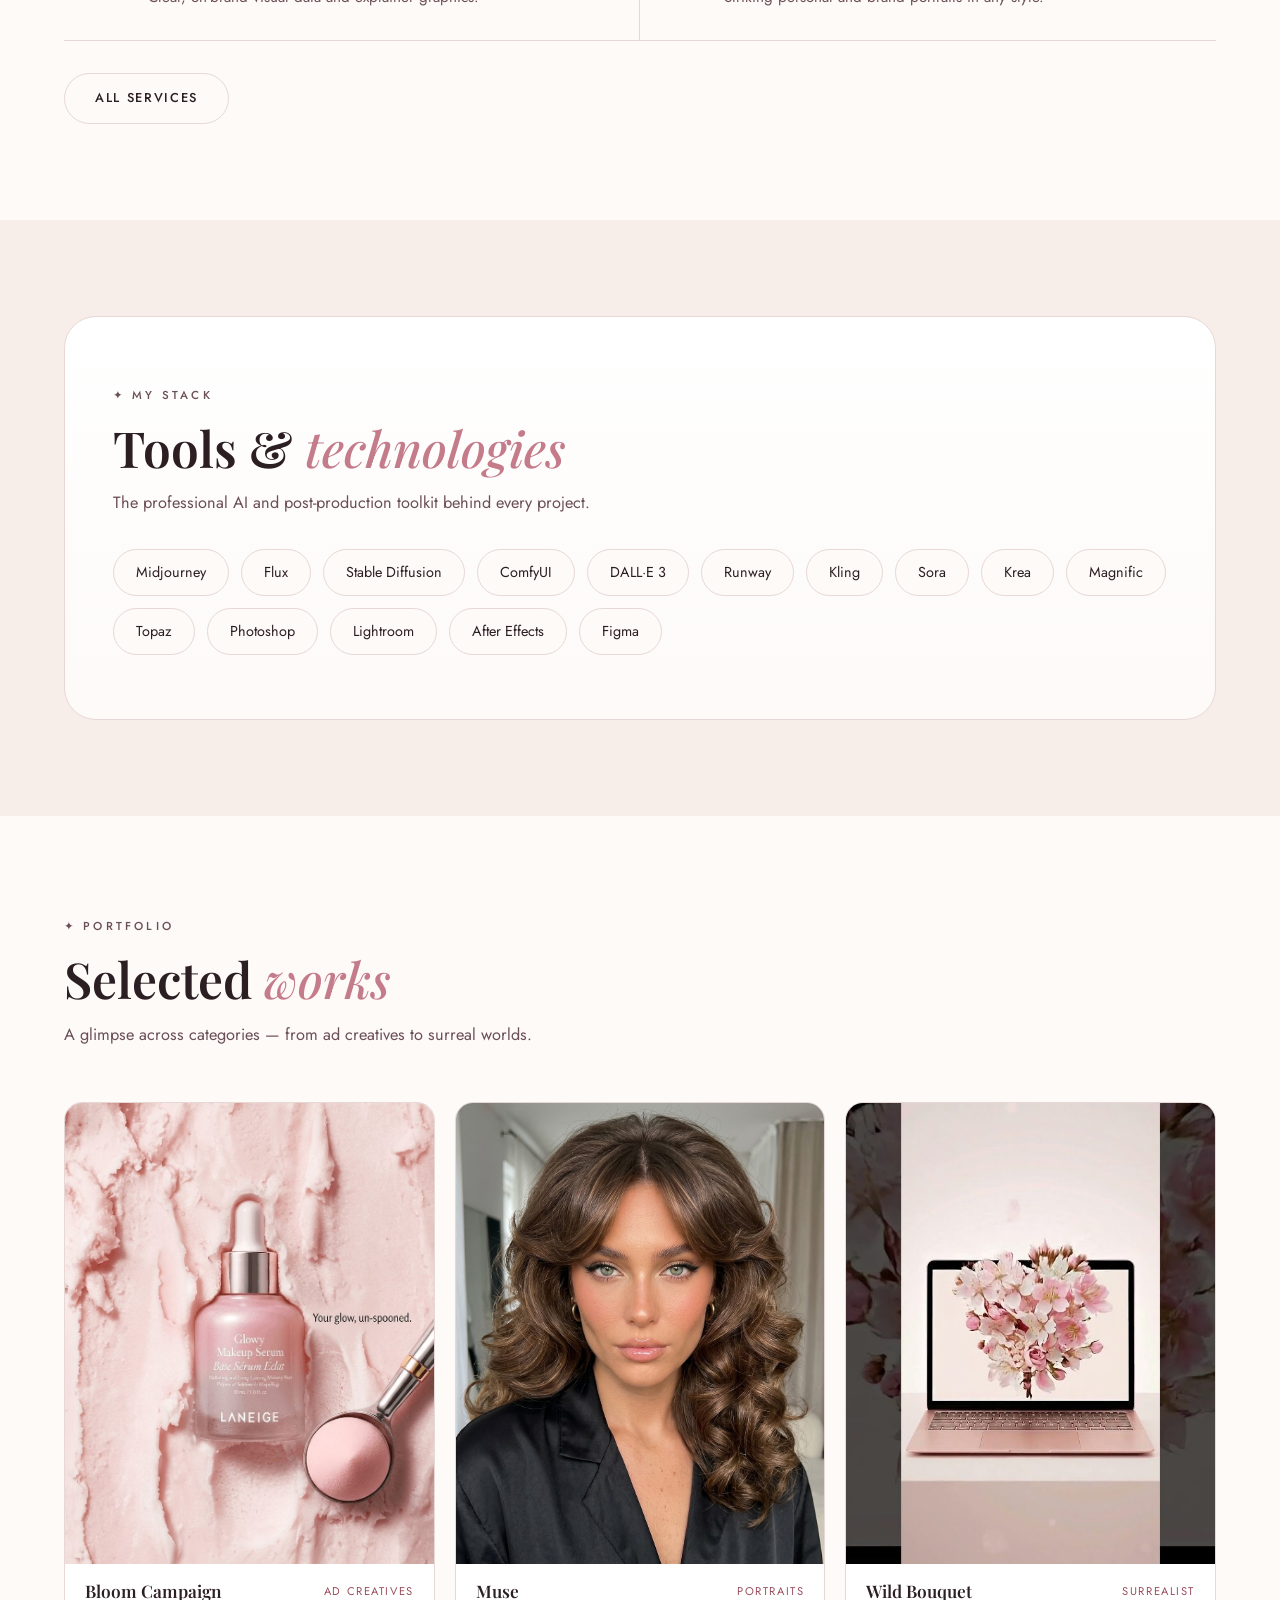
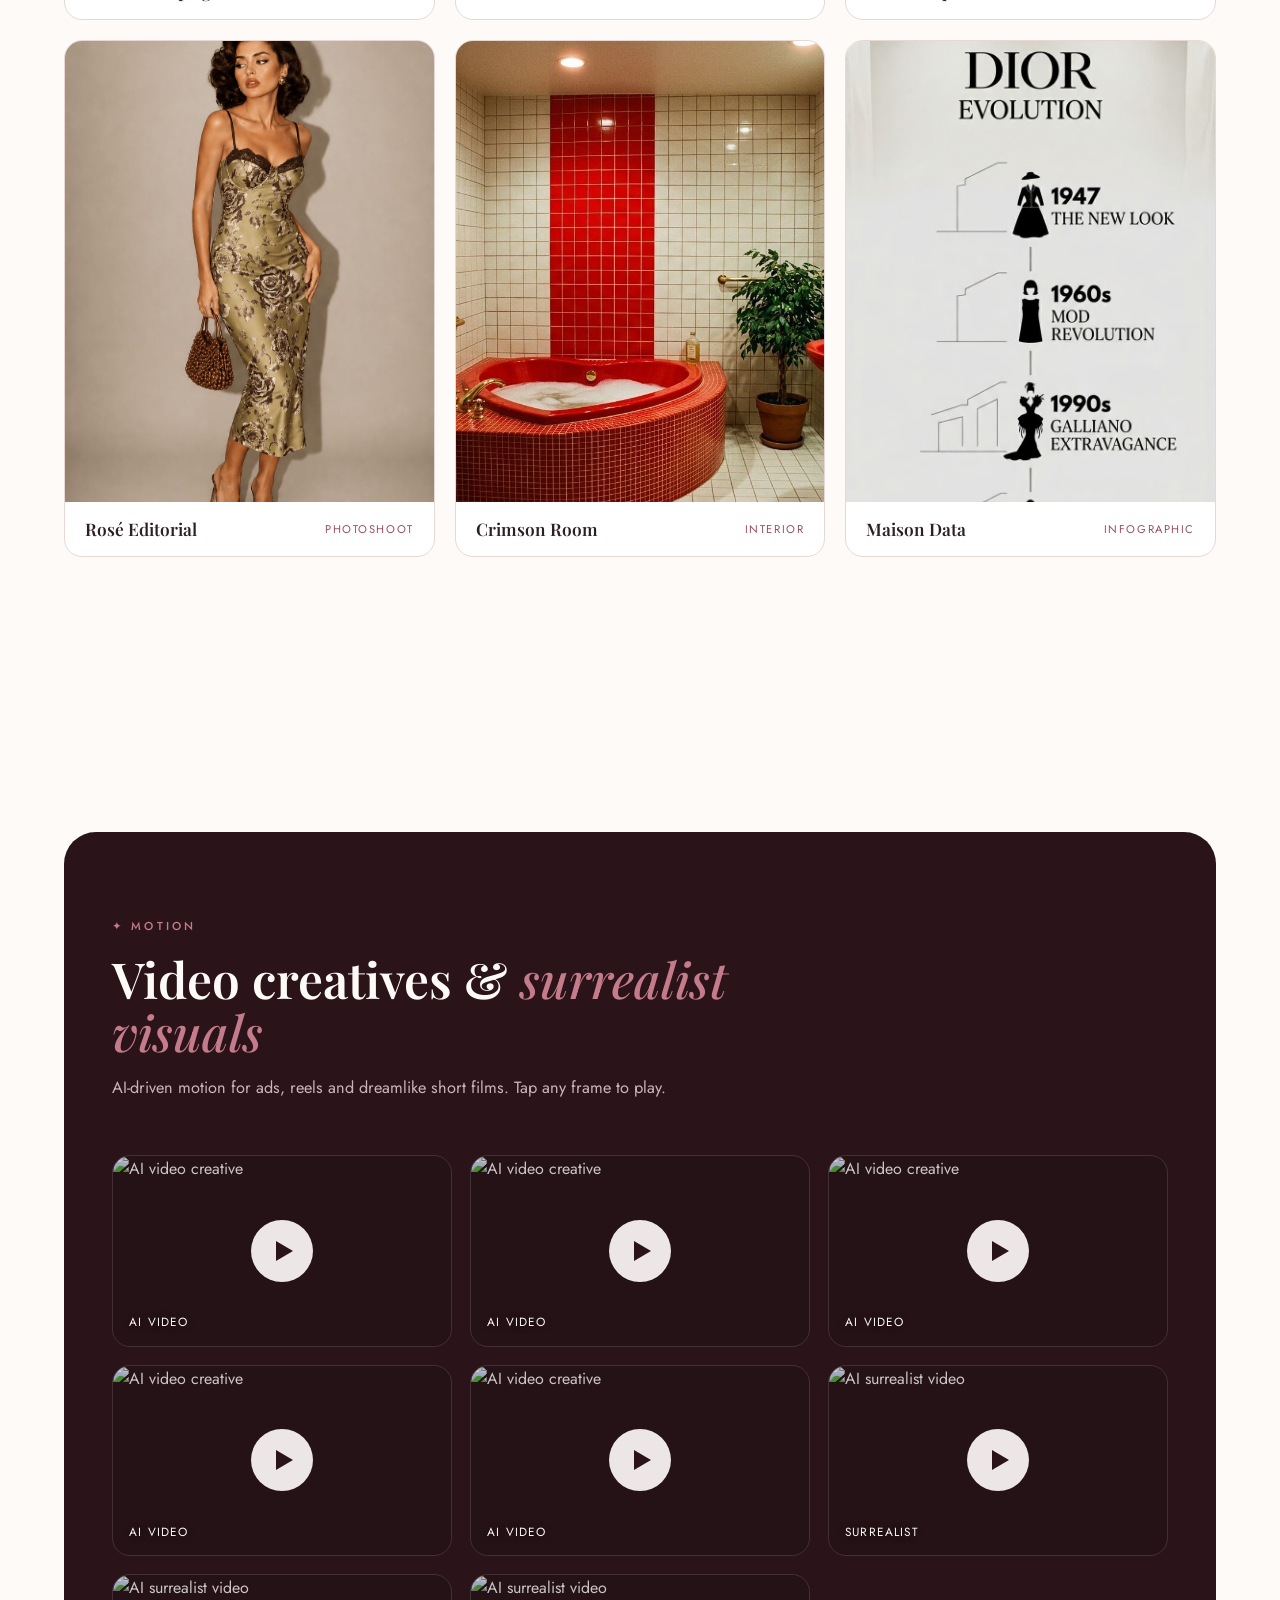
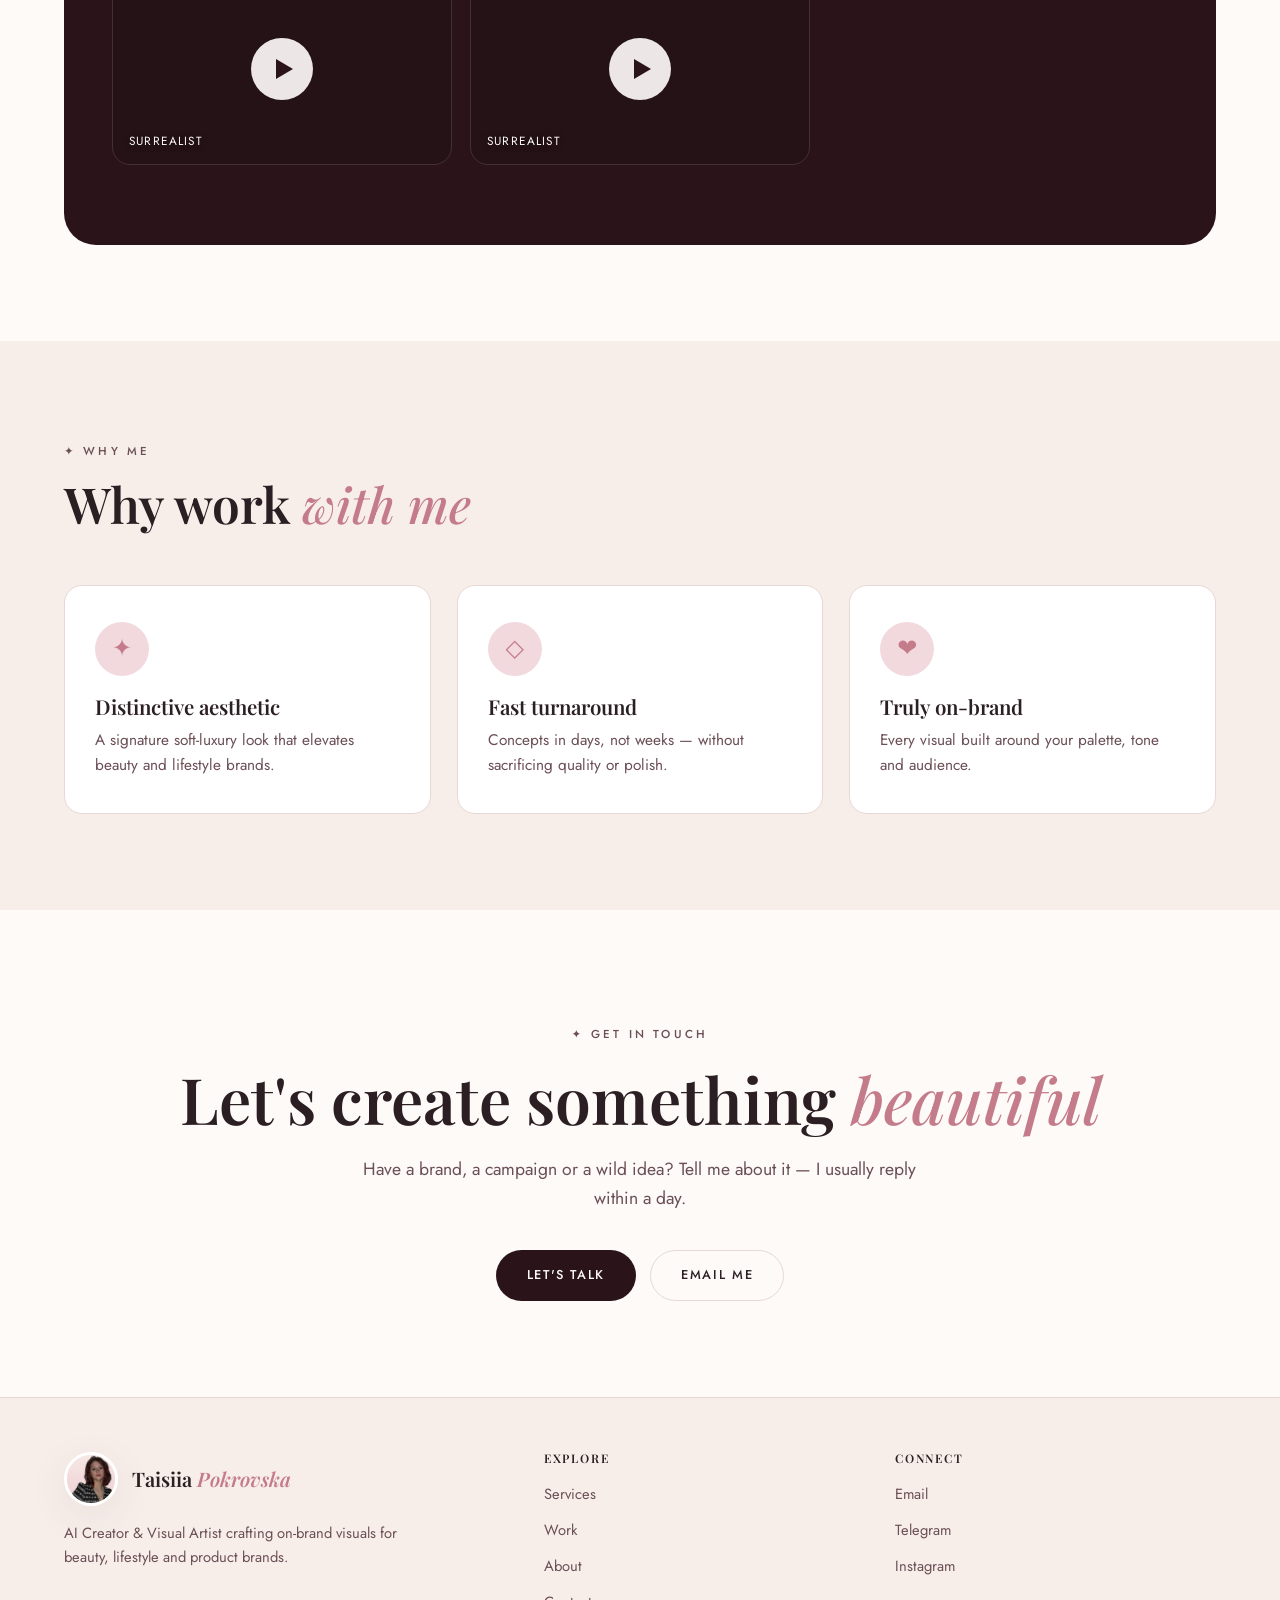
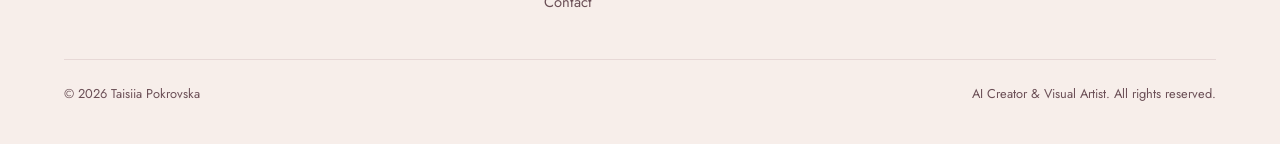
==== commit b9ce981a: "Embed YouTube videos (play in-site) in video section" ====
--- a/index.html
+++ b/index.html
@@ -57,12 +57,12 @@
         <p data-i18n="sv.lead">From a single hero image to a full campaign — ten ways AI becomes your visual advantage.</p>
       </div>
       <div class="services reveal">
-        <div class="service"><div class="no">01</div><div><h3 data-i18n="s1.t">AI Ad Creatives</h3><p data-i18n="s1.d"></p></div></div>
-        <div class="service"><div class="no">02</div><div><h3 data-i18n="s2.t">Surrealist Visuals</h3><p data-i18n="s2.d"></p></div></div>
-        <div class="service"><div class="no">03</div><div><h3 data-i18n="s3.t">Interior Visualization</h3><p data-i18n="s3.d"></p></div></div>
-        <div class="service"><div class="no">04</div><div><h3 data-i18n="s4.t">AI Photoshoots</h3><p data-i18n="s4.d"></p></div></div>
-        <div class="service"><div class="no">05</div><div><h3 data-i18n="s5.t">Infographics</h3><p data-i18n="s5.d"></p></div></div>
-        <div class="service"><div class="no">06</div><div><h3 data-i18n="s6.t">AI Portraits</h3><p data-i18n="s6.d"></p></div></div>
+        <div class="service" data-svc="s1" role="button" tabindex="0"><div class="no">01</div><div><h3 data-i18n="s1.t">AI Ad Creatives</h3><p data-i18n="s1.d"></p></div></div>
+        <div class="service" data-svc="s2" role="button" tabindex="0"><div class="no">02</div><div><h3 data-i18n="s2.t">Surrealist Visuals</h3><p data-i18n="s2.d"></p></div></div>
+        <div class="service" data-svc="s3" role="button" tabindex="0"><div class="no">03</div><div><h3 data-i18n="s3.t">Interior Visualization</h3><p data-i18n="s3.d"></p></div></div>
+        <div class="service" data-svc="s4" role="button" tabindex="0"><div class="no">04</div><div><h3 data-i18n="s4.t">AI Photoshoots</h3><p data-i18n="s4.d"></p></div></div>
+        <div class="service" data-svc="s5" role="button" tabindex="0"><div class="no">05</div><div><h3 data-i18n="s5.t">Infographics</h3><p data-i18n="s5.d"></p></div></div>
+        <div class="service" data-svc="s6" role="button" tabindex="0"><div class="no">06</div><div><h3 data-i18n="s6.t">AI Portraits</h3><p data-i18n="s6.d"></p></div></div>
       </div>
       <div style="margin-top:32px" class="reveal"><a href="services.html" class="btn btn-ghost" data-i18n="sv.all">All services</a></div>
     </div>
@@ -112,12 +112,14 @@
           <p data-i18n="vd.lead">AI-driven motion for ads, reels and dreamlike short films. Tap any frame to play.</p>
         </div>
         <div class="video-grid">
-          <div class="vid" tabindex="0" role="button" data-title="Showreel" aria-label="Play Showreel"><img src="assets/img/surreal2.jpg" alt="Surreal scarlet dots" loading="lazy" /><div class="play"><div class="play-btn"></div></div><span class="cap" data-i18n="i13.t">Scarlet Dots</span></div>
-          <div class="vid" tabindex="0" role="button" data-title="Dream City" aria-label="Play Dream City"><img src="assets/img/surreal3.jpg" alt="Surreal dream city" loading="lazy" /><div class="play"><div class="play-btn"></div></div><span class="cap" data-i18n="i14.t">Dream City</span></div>
-          <div class="vid" tabindex="0" role="button" data-title="Nocturne" aria-label="Play Nocturne"><img src="assets/img/video3.jpg" alt="Nocturne portrait motion" loading="lazy" /><div class="play"><div class="play-btn"></div></div><span class="cap" data-i18n="i11.t">Nocturne</span></div>
-          <div class="vid" tabindex="0" role="button" data-title="Polka Reverie" aria-label="Play Polka Reverie"><img src="assets/img/surreal4.jpg" alt="Polka reverie surreal" loading="lazy" /><div class="play"><div class="play-btn"></div></div><span class="cap" data-i18n="i15.t">Polka Reverie</span></div>
-          <div class="vid" tabindex="0" role="button" data-title="Cathedral" aria-label="Play Cathedral"><img src="assets/img/surreal5.jpg" alt="Surreal cathedral" loading="lazy" /><div class="play"><div class="play-btn"></div></div><span class="cap" data-i18n="i16.t">Cathedral</span></div>
-          <div class="vid" tabindex="0" role="button" data-title="Wild Bouquet" aria-label="Play Wild Bouquet"><img src="assets/img/surreal1.jpg" alt="Wild bouquet motion" loading="lazy" /><div class="play"><div class="play-btn"></div></div><span class="cap" data-i18n="i12.t">Wild Bouquet</span></div>
+          <div class="vid" tabindex="0" role="button" data-yt="US-Oigjlt_8" data-title="AI video creative" aria-label="Play video"><img src="https://img.youtube.com/vi/US-Oigjlt_8/maxresdefault.jpg" alt="AI video creative" loading="lazy" onerror="this.onerror=null;this.src='https://img.youtube.com/vi/US-Oigjlt_8/hqdefault.jpg'" /><div class="play"><div class="play-btn"></div></div><span class="cap" data-i18n="vd.tag">AI Video</span></div>
+          <div class="vid" tabindex="0" role="button" data-yt="qB0lKSLJeHo" data-title="AI video creative" aria-label="Play video"><img src="https://img.youtube.com/vi/qB0lKSLJeHo/maxresdefault.jpg" alt="AI video creative" loading="lazy" onerror="this.onerror=null;this.src='https://img.youtube.com/vi/qB0lKSLJeHo/hqdefault.jpg'" /><div class="play"><div class="play-btn"></div></div><span class="cap" data-i18n="vd.tag">AI Video</span></div>
+          <div class="vid" tabindex="0" role="button" data-yt="qV5Q61hnRI8" data-title="AI video creative" aria-label="Play video"><img src="https://img.youtube.com/vi/qV5Q61hnRI8/maxresdefault.jpg" alt="AI video creative" loading="lazy" onerror="this.onerror=null;this.src='https://img.youtube.com/vi/qV5Q61hnRI8/hqdefault.jpg'" /><div class="play"><div class="play-btn"></div></div><span class="cap" data-i18n="vd.tag">AI Video</span></div>
+          <div class="vid" tabindex="0" role="button" data-yt="QWRpqNGFN5M" data-title="AI video creative" aria-label="Play video"><img src="https://img.youtube.com/vi/QWRpqNGFN5M/maxresdefault.jpg" alt="AI video creative" loading="lazy" onerror="this.onerror=null;this.src='https://img.youtube.com/vi/QWRpqNGFN5M/hqdefault.jpg'" /><div class="play"><div class="play-btn"></div></div><span class="cap" data-i18n="vd.tag">AI Video</span></div>
+          <div class="vid" tabindex="0" role="button" data-yt="SL445qj7NSw" data-title="AI video creative" aria-label="Play video"><img src="https://img.youtube.com/vi/SL445qj7NSw/maxresdefault.jpg" alt="AI video creative" loading="lazy" onerror="this.onerror=null;this.src='https://img.youtube.com/vi/SL445qj7NSw/hqdefault.jpg'" /><div class="play"><div class="play-btn"></div></div><span class="cap" data-i18n="vd.tag">AI Video</span></div>
+          <div class="vid" tabindex="0" role="button" data-yt="e0wq3VCz6xY" data-title="AI surrealist video" aria-label="Play video"><img src="https://img.youtube.com/vi/e0wq3VCz6xY/maxresdefault.jpg" alt="AI surrealist video" loading="lazy" onerror="this.onerror=null;this.src='https://img.youtube.com/vi/e0wq3VCz6xY/hqdefault.jpg'" /><div class="play"><div class="play-btn"></div></div><span class="cap" data-i18n="vd.tagS">Surrealist</span></div>
+          <div class="vid" tabindex="0" role="button" data-yt="VqVSOcfCqGQ" data-title="AI surrealist video" aria-label="Play video"><img src="https://img.youtube.com/vi/VqVSOcfCqGQ/maxresdefault.jpg" alt="AI surrealist video" loading="lazy" onerror="this.onerror=null;this.src='https://img.youtube.com/vi/VqVSOcfCqGQ/hqdefault.jpg'" /><div class="play"><div class="play-btn"></div></div><span class="cap" data-i18n="vd.tagS">Surrealist</span></div>
+          <div class="vid" tabindex="0" role="button" data-yt="dlz9ppvUdJY" data-title="AI surrealist video" aria-label="Play video"><img src="https://img.youtube.com/vi/dlz9ppvUdJY/maxresdefault.jpg" alt="AI surrealist video" loading="lazy" onerror="this.onerror=null;this.src='https://img.youtube.com/vi/dlz9ppvUdJY/hqdefault.jpg'" /><div class="play"><div class="play-btn"></div></div><span class="cap" data-i18n="vd.tagS">Surrealist</span></div>
         </div>
       </div>
     </div>
--- a/assets/style.css
+++ b/assets/style.css
@@ -23,6 +23,8 @@
   background:var(--bg);color:var(--ink);
   font-family:'Jost',system-ui,sans-serif;font-weight:400;line-height:1.62;
   -webkit-font-smoothing:antialiased;overflow-x:hidden;
+  -webkit-text-size-adjust:100%;text-size-adjust:100%;
+  -webkit-tap-highlight-color:rgba(196,123,138,.16);
 }
 h1,h2,h3,h4,.serif{font-family:'Playfair Display',Georgia,serif;font-weight:600;line-height:1.08}
 em,.ital{font-family:'Playfair Display',Georgia,serif;font-style:italic;color:var(--rose);font-weight:500}
@@ -212,6 +214,11 @@
 .foot ul a:hover{color:var(--rose)}
 .foot-bottom{display:flex;justify-content:space-between;align-items:center;border-top:1px solid var(--line);padding-top:24px;flex-wrap:wrap;gap:12px}
 .foot-bottom small{color:var(--muted);font-size:.8rem}
+.avatar{border-radius:50%;object-fit:cover;object-position:center top;border:3px solid #fff;box-shadow:var(--shadow);display:block}
+.foot-brand{display:flex;align-items:center;gap:14px;margin-bottom:16px}
+.foot-brand .logo{margin-bottom:0}
+.foot-avatar{width:54px;height:54px;flex-shrink:0}
+.contact-avatar{width:96px;height:96px;margin-bottom:24px}
 
 /* Lightbox */
 .lb{position:fixed;inset:0;z-index:100;display:none;align-items:center;justify-content:center;background:rgba(20,10,12,.86);backdrop-filter:blur(6px);padding:30px}
@@ -225,11 +232,34 @@
 .lb-nav{position:absolute;top:50%;transform:translateY(-50%);background:rgba(253,250,248,.16);border:none;color:var(--cream);width:48px;height:48px;border-radius:50%;font-size:1.4rem;cursor:pointer;transition:background .25s}
 .lb-nav:hover{background:rgba(253,250,248,.3)}
 .lb-prev{left:-66px}.lb-next{right:-66px}
+.lb-info{text-align:center;max-width:600px}
+.lb-desc{color:#E8D7DA;font-size:.93rem;line-height:1.6;margin-top:10px}
+
+/* Service detail modal */
+.svc-card{cursor:pointer}
+.svc-card:focus-visible{outline:2px solid var(--rose);outline-offset:3px}
+.svc-more{display:inline-flex;align-items:center;gap:7px;margin-top:18px;font-size:.72rem;letter-spacing:.14em;text-transform:uppercase;color:var(--rose-deep);font-weight:500}
+.svc-more::after{content:"→";transition:transform .25s var(--ease)}
+.svc-card:hover .svc-more::after{transform:translateX(4px)}
+.service[data-svc]{cursor:pointer}
+.service[data-svc]:focus-visible{outline:2px solid var(--rose);outline-offset:-2px}
+.svc-modal-box{background:var(--bg);color:var(--ink);border-radius:20px;max-width:560px;width:100%;max-height:88vh;overflow:auto;padding:44px 40px 40px;position:relative;box-shadow:var(--shadow-hover);text-align:left}
+.svc-modal-box .modal-close{position:absolute;top:14px;right:18px;color:var(--muted);font-size:1.7rem}
+.svc-modal-box .modal-close:focus-visible{outline:2px solid var(--rose);outline-offset:3px}
+.svc-eyebrow{color:var(--rose-deep)}
+.svc-modal-title{font-size:1.9rem;margin:12px 0 14px}
+.svc-modal-desc{color:var(--muted);font-size:1.02rem;line-height:1.6;margin-bottom:24px}
+.svc-modal-h{font-size:.72rem;letter-spacing:.16em;text-transform:uppercase;color:var(--ink);margin-bottom:12px}
+.svc-modal-incl{margin-bottom:24px}
+.svc-modal-for{color:var(--muted);font-size:.95rem;margin-bottom:28px}
+.svc-modal-for strong{color:var(--ink);font-weight:500}
+.svc-cta{width:100%;justify-content:center}
 
 /* Modal (video) */
 .modal{position:fixed;inset:0;z-index:100;display:none;align-items:center;justify-content:center;background:rgba(20,10,12,.82);backdrop-filter:blur(6px);padding:24px}
 .modal.open{display:flex}
-.modal-box{background:var(--cta);border-radius:18px;max-width:760px;width:100%;aspect-ratio:16/9;position:relative;display:flex;align-items:center;justify-content:center;overflow:hidden;box-shadow:var(--shadow-hover)}
+.modal-box{background:var(--cta);border-radius:18px;max-width:880px;width:100%;aspect-ratio:16/9;position:relative;display:flex;align-items:center;justify-content:center;overflow:hidden;box-shadow:var(--shadow-hover)}
+.modal-box iframe{position:absolute;inset:0;width:100%;height:100%;border:0}
 .modal-box .ph-msg{text-align:center;color:var(--cream);padding:30px}
 .modal-box .ph-msg .star{font-size:2rem;display:block;margin-bottom:14px}
 .modal-box img{position:absolute;inset:0;width:100%;height:100%;object-fit:cover;opacity:.4}
@@ -252,16 +282,48 @@
   .lb-prev{left:8px}.lb-next{right:8px}
 }
 @media(max-width:680px){
-  .nav-links{position:fixed;top:74px;left:0;right:0;background:var(--bg);flex-direction:column;gap:0;padding:8px 24px 24px;border-bottom:1px solid var(--line);transform:translateY(-130%);transition:transform .35s var(--ease);box-shadow:var(--shadow)}
+  .nav-links{position:fixed;top:64px;left:0;right:0;background:var(--bg);flex-direction:column;gap:0;padding:8px 22px 24px;border-bottom:1px solid var(--line);transform:translateY(-130%);transition:transform .35s var(--ease);box-shadow:var(--shadow)}
   .nav-links.open{transform:none}
-  .nav-links a{padding:15px 0;border-bottom:1px solid var(--line);width:100%}
+  .nav-links a{padding:16px 0;border-bottom:1px solid var(--line);width:100%}
   .menu-toggle{display:flex}
-  section{padding:64px 0}
+  .nav{height:64px}
+  .nav-right{gap:10px}
+  .logo{font-size:1.12rem}
+  section{padding:58px 0}
+  .page-hero{padding:48px 0 18px}
+  .sec-head{margin-bottom:38px}
+  .hero{padding:36px 0 20px}
+  .hero-meta{gap:22px;margin-top:34px}
+  .hero-meta .num{font-size:1.6rem}
+  .photo-grid{gap:12px}
   .works,.video-grid,.why,.proc{grid-template-columns:1fr}
-  .video-sec{padding:52px 22px}
-  .tools-wrap{padding:40px 24px}
-  .foot{grid-template-columns:1fr}
+  .video-sec{padding:48px 20px;border-radius:24px}
+  .tools-wrap{padding:36px 22px;border-radius:24px}
+  .foot{grid-template-columns:1fr;gap:26px}
   .about-grid{gap:30px}
+  .cta-band{padding:80px 0 64px}
+  /* filters: horizontal scroll instead of stacking into many rows */
+  .filters{flex-wrap:nowrap;overflow-x:auto;-webkit-overflow-scrolling:touch;scrollbar-width:none;margin:0 -22px 30px;padding:2px 22px 6px}
+  .filters::-webkit-scrollbar{display:none}
+  .filters button{flex:0 0 auto;white-space:nowrap}
+  /* service detail modal: tighter on phones */
+  .svc-modal-box{padding:38px 24px 30px;border-radius:18px}
+  .svc-modal-title{font-size:1.55rem}
+  /* lightbox: keep arrows reachable, room for caption */
+  .lb{padding:18px}
+  .lb-inner img{max-height:64vh}
+  .lb-nav{width:42px;height:42px}
+}
+@media(max-width:430px){
+  .wrap{padding:0 18px}
+  .logo{font-size:1.04rem}
+  .lang button{padding:5px 8px;font-size:.68rem}
+  .btn{padding:13px 22px}
+  .hero h1{font-size:2.3rem}
+  .hero-meta{gap:18px}
+  .hero-meta>div{min-width:0}
+  .service{padding:24px 18px}
+  .svc-card{padding:28px 22px}
 }
 @media(prefers-reduced-motion:reduce){
   *{animation:none!important;scroll-behavior:auto}
